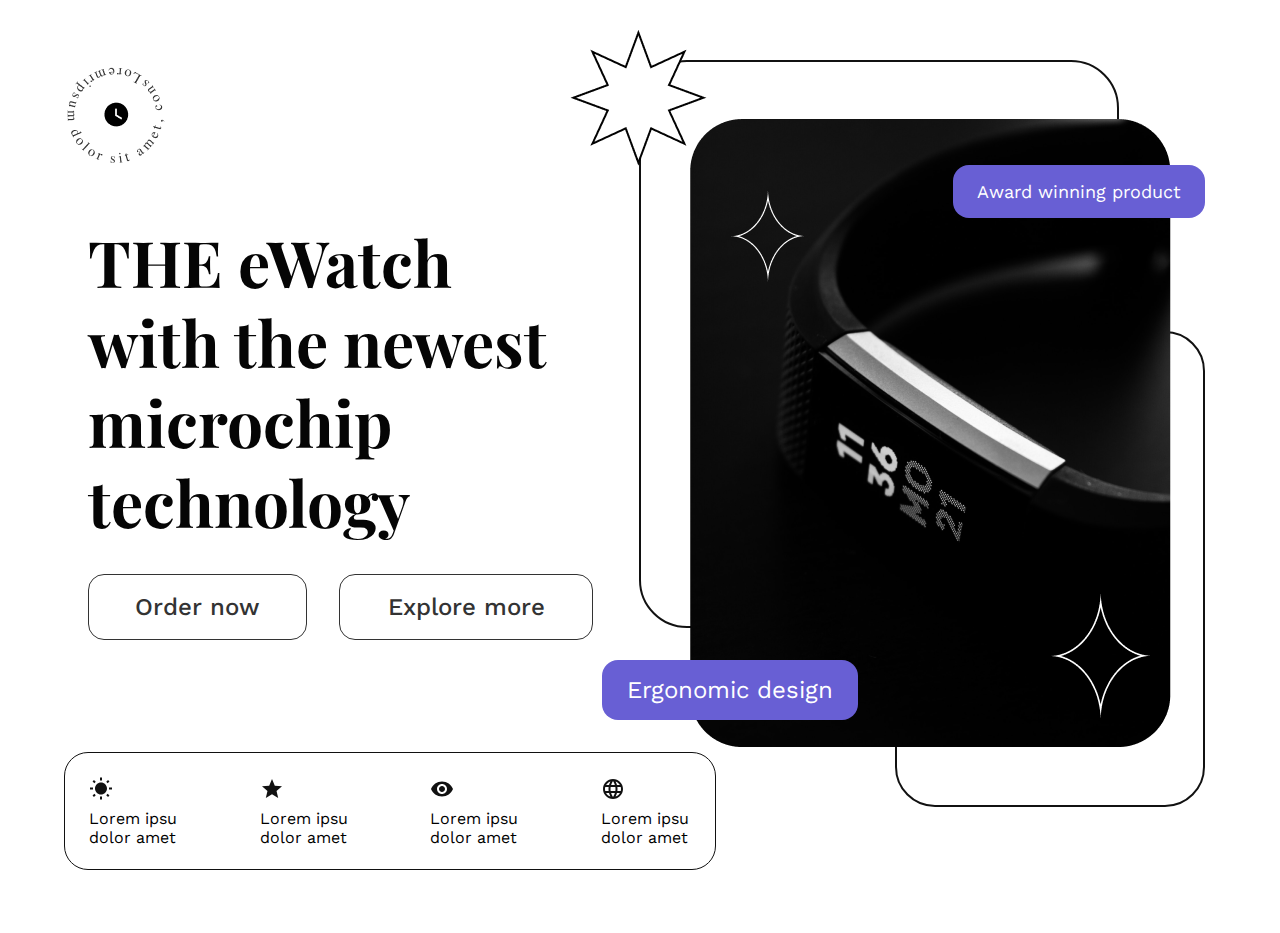
==== index.html @ aaee2a36 "e-watch final" ====
<!DOCTYPE html>
<html lang="en">

<head>
    <meta charset="UTF-8">
    <meta name="viewport" content="width=device-width, initial-scale=1.0">
    <link rel="icon" type="image/x-icon" href="./images/arrow-up-right-dots-solid.svg">
    <link rel="stylesheet" href="./style.css">
    <title>Puga 08 | E-Watch</title>
</head>

<body>
    <header></header>
    <main>
        <div class="left-section">
            <img src="./images/image-clock.png" alt="logo-image" class="logo">
            <div class="main-text-box">
                <h1>THE eWatch with the newest microchip technology</h1>
                <div class="btns">
                    <button type="button" class="btn-order">Order now</button>
                    <button type="button" class="btn-explore">Explore more</button>
                </div>
            </div>
            <div class="icon-container">
                <div class="sun">
                    <img src="./images/icon-sun.svg" alt="icon-sun">
                    <p>Lorem ipsu dolor amet</p>
                </div>
                <div class="star">
                    <img src="./images/icon-star.svg" alt="icon-star">
                    <p>Lorem ipsu dolor amet</p>
                </div>
                <div class="eye">
                    <img src="./images/icon-eye.svg" alt="icon-eye">
                    <p>Lorem ipsu dolor amet</p>
                </div>
                <div class="globe">
                    <img src="./images/icon-globe.svg" alt="icon-globe">
                    <p>Lorem ipsu dolor amet</p>
                </div>
            </div>
        </div>

        <div class="right-section">
            <img class="left-corner-star" src="./images/image-star.png" alt="image-star">
            <div class="left-rectangle"></div>
            <div class="right-rectangle"></div>
            <img class="main-image" src="./images/image-digital-watch.png" alt="image-digital-watch">
            <img class="small-star-4" src="./images/image-small-star-4.png" alt="image-star">
            <img class="big-star-4" src="./images/image-big-star-4.png" alt="image-star">
            <p class="blue-text-ergonomic">Ergonomic design</p>
            <p class="blue-text-award">Award winning product</p>
        </div>

    </main>
    <footer></footer>
</body>

</html>
---- style.css ----
@import url("https://fonts.googleapis.com/css2?family=Playfair+Display:ital,wght@0,400..900;1,400..900&family=Work+Sans:ital,wght@0,100..900;1,100..900&display=swap");

/* Box sizing rules */
*,
*::before,
*::after {
  box-sizing: border-box;
}

/* Remove default padding */
ul[class],
ol[class] {
  padding: 0;
}

/* Remove default margin */
body,
h1,
h2,
h3,
h4,
p,
ul[class],
ol[class],
li,
figure,
figcaption,
blockquote,
dl,
dd {
  margin: 0;
}

/* Set core body defaults */
body {
  min-height: 100vh;
  scroll-behavior: smooth;
  text-rendering: optimizeSpeed;
}

/* Remove list styles on ul, ol elements with a class attribute */
ul[class],
ol[class] {
  list-style: none;
}

/* A elements that don't have a class get default styles */
a:not([class]) {
  text-decoration-skip-ink: auto;
}

/* Make images easier to work with */
img {
  max-width: 100%;
  display: block;
}

/* Natural flow and rhythm in articles by default */
article > * + * {
  margin-top: 1em;
}

/* Inherit fonts for inputs and buttons */
input,
button,
textarea,
select {
  font: inherit;
}

/* here starts styling */
body {
  display: flex;
  background-color: #000;
}

main {
  width: 1280px;
  height: 933px;
  display: flex;
  padding: 64px;
  margin: auto;
  background-color: #fff;
  position: relative;
}

p {
  font-family: "Work Sans", serif;
}

.main-text-box {
  width: 559px;
  height: 418px;
  padding: 0 30px 0 24px;
  margin-top: 56px;
  margin-bottom: 112px;
}

h1 {
  width: 100%;
  font-family: "Playfair Display", serif;
  font-size: 64px;
  font-weight: bold;
  line-height: 80px;
  letter-spacing: 0%;
  color: #050505;
}

.btns {
  display: flex;
  justify-content: space-between;
  gap: 32px;
  margin-top: 32px;
}

button {
  height: 66px;
  border: 1px solid #333333;
  background-color: #fff;
  border-radius: 16px;

  font-family: "Work Sans", serif;
  font-size: 24px;
  font-weight: 500;
  line-height: 18px;
  letter-spacing: 0%;
  color: #333333;
  cursor: pointer;
}

.btn-order {
  width: 219px;
}

.btn-explore {
  width: 254px;
}

button:hover {
  color: #fff;
  background-color: #050505;
}

.icon-container {
  width: 652px;
  height: 118px;
  display: flex;
  border: 1px solid #111111;
  border-radius: 24px;
  padding: 24px;
  gap: 80px;
}

.icon-container > div {
  width: 91px;
  height: 70px;
}

.icon-container > div > img {
  margin-bottom: 8px;
}

.icon-container > div > p {
  font-size: 16px;
  font-weight: 400px;
  line-height: auto;
}

.right-section {
  width: 635px;
  height: 778px;
  position: absolute;
  top: 29px;
  right: 75px;
}

.left-corner-star {
  position: relative;
  z-index: 6;
}

.left-rectangle {
  width: 480px;
  height: 568px;
  border: 2px solid #111111;
  border-radius: 48px;
  position: absolute;
  top: 31px;
  right: 86px;
}

.right-rectangle {
  width: 310px;
  height: 476px;
  border: 2px solid #111111;
  border-radius: 40px;
  position: absolute;
  bottom: 0;
  right: 0;
}

.main-image {
  position: absolute;
  top: 90px;
  right: 34.5px;
  z-index: 6;
}

.small-star-4 {
  position: absolute;
  top: 159px;
  left: 160px;
  z-index: 7;
}

.big-star-4 {
  position: absolute;
  bottom: 86.34px;
  right: 51.77px;
  z-index: 7;
}

.right-section > p {
  border-radius: 16px;
  background-color: #685fd4;

  font-family: "Work Sans", serif;
  font-weight: 400;
  letter-spacing: 0%;
  color: #fff;
  padding: 16px 0;
  text-align: center;

  position: absolute;
  z-index: 7;
}

.blue-text-ergonomic {
  width: 256px;
  height: 60px;

  font-size: 24px;
  line-height: 28px;

  bottom: 87px;
  left: 32px;
}

.blue-text-award {
  width: 252px;
  height: 53px;

  font-size: 18px;
  line-height: 21px;

  top: 136px;
  right: 0;
}
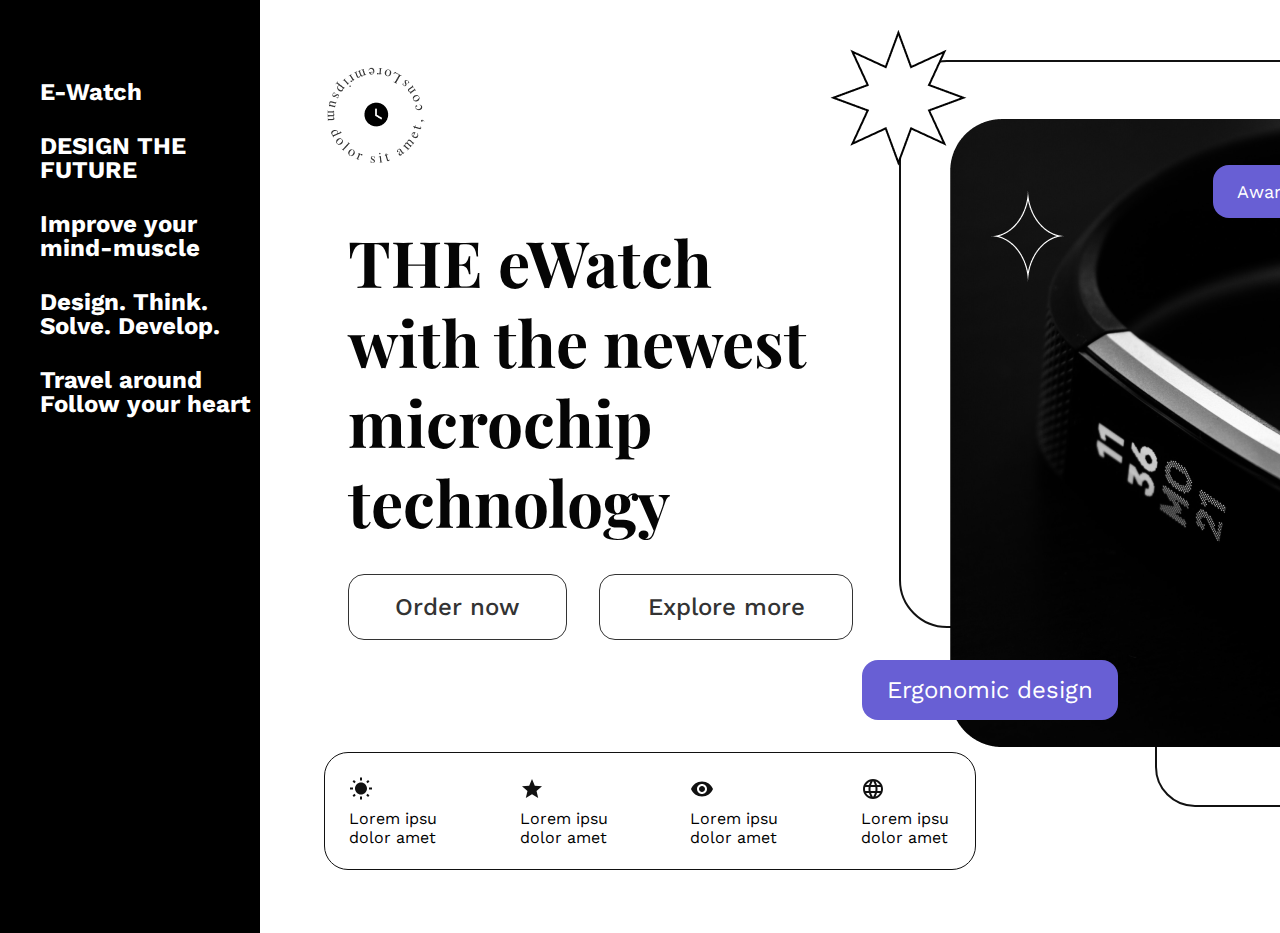
==== commit aeaeab5d: "done" ====
--- a/index.html
+++ b/index.html
@@ -5,13 +5,33 @@
     <meta charset="UTF-8">
     <meta name="viewport" content="width=device-width, initial-scale=1.0">
     <link rel="icon" type="image/x-icon" href="./images/arrow-up-right-dots-solid.svg">
-    <link rel="stylesheet" href="./style.css">
+    <link rel="stylesheet" href="./styles/reset-header.css">
+    <link rel="stylesheet" href="./styles/style.css">
     <title>Puga 08 | E-Watch</title>
 </head>
 
 <body>
-    <header></header>
+    <header>
+        <nav>
+            <ul>
+                <li><a href="./index.html">E-Watch</a></li>
+            </ul>
+            <ul>
+                <li><a href="./future.html">DESIGN THE FUTURE</a></li>
+            </ul>
+            <ul>
+                <li><a href="./yoga.html">Improve your mind-muscle</a></li>
+            </ul>
+            <ul>
+                <li><a href="./design.html">Design. Think. Solve. Develop.</a></li>
+            </ul>
+            <ul>
+                <li><a href="./travel.html">Travel around Follow your heart</a></li>
+            </ul>
+        </nav>
+    </header>
     <main>
+
         <div class="left-section">
             <img src="./images/image-clock.png" alt="logo-image" class="logo">
             <div class="main-text-box">
--- a/styles/style.css
+++ b/styles/style.css
@@ -0,0 +1,185 @@
+@import url("https://fonts.googleapis.com/css2?family=Playfair+Display:ital,wght@0,400..900;1,400..900&family=Work+Sans:ital,wght@0,100..900;1,100..900&display=swap");
+
+main {
+  width: 1280px;
+  height: 933px;
+  display: flex;
+  padding: 64px;
+  margin: auto;
+  background-color: #fff;
+  position: relative;
+  /* margin-top: 89px; */
+}
+
+p {
+  font-family: "Work Sans", serif;
+}
+
+.main-text-box {
+  width: 559px;
+  height: 418px;
+  padding: 0 30px 0 24px;
+  margin-top: 56px;
+  margin-bottom: 112px;
+}
+
+h1 {
+  width: 100%;
+  font-family: "Playfair Display", serif;
+  font-size: 64px;
+  font-weight: bold;
+  line-height: 80px;
+  letter-spacing: 0%;
+  color: #050505;
+}
+
+.btns {
+  display: flex;
+  justify-content: space-between;
+  gap: 32px;
+  margin-top: 32px;
+}
+
+button {
+  height: 66px;
+  border: 1px solid #333333;
+  background-color: #fff;
+  border-radius: 16px;
+
+  font-family: "Work Sans", serif;
+  font-size: 24px;
+  font-weight: 500;
+  line-height: 18px;
+  letter-spacing: 0%;
+  color: #333333;
+  cursor: pointer;
+}
+
+.btn-order {
+  width: 219px;
+}
+
+.btn-explore {
+  width: 254px;
+}
+
+button:hover {
+  color: #fff;
+  background-color: #050505;
+}
+
+.icon-container {
+  width: 652px;
+  height: 118px;
+  display: flex;
+  border: 1px solid #111111;
+  border-radius: 24px;
+  padding: 24px;
+  gap: 80px;
+}
+
+.icon-container > div {
+  width: 91px;
+  height: 70px;
+}
+
+.icon-container > div > img {
+  margin-bottom: 8px;
+}
+
+.icon-container > div > p {
+  font-size: 16px;
+  font-weight: 400px;
+  line-height: auto;
+}
+
+.right-section {
+  width: 635px;
+  height: 778px;
+  position: absolute;
+  top: 29px;
+  right: 75px;
+}
+
+.left-corner-star {
+  position: relative;
+  z-index: 6;
+}
+
+.left-rectangle {
+  width: 480px;
+  height: 568px;
+  border: 2px solid #111111;
+  border-radius: 48px;
+  position: absolute;
+  top: 31px;
+  right: 86px;
+}
+
+.right-rectangle {
+  width: 310px;
+  height: 476px;
+  border: 2px solid #111111;
+  border-radius: 40px;
+  position: absolute;
+  bottom: 0;
+  right: 0;
+}
+
+.main-image {
+  position: absolute;
+  top: 90px;
+  right: 34.5px;
+  z-index: 6;
+}
+
+.small-star-4 {
+  position: absolute;
+  top: 159px;
+  left: 160px;
+  z-index: 7;
+}
+
+.big-star-4 {
+  position: absolute;
+  bottom: 86.34px;
+  right: 51.77px;
+  z-index: 7;
+}
+
+.right-section > p {
+  border-radius: 16px;
+  background-color: #685fd4;
+
+  font-family: "Work Sans", serif;
+  font-weight: 400;
+  letter-spacing: 0%;
+  color: #fff;
+  padding: 16px 0;
+  text-align: center;
+
+  position: absolute;
+  z-index: 7;
+}
+
+.blue-text-ergonomic {
+  width: 256px;
+  height: 60px;
+
+  font-size: 24px;
+  line-height: 28px;
+
+  bottom: 87px;
+  left: 32px;
+}
+
+.blue-text-award {
+  width: 252px;
+  height: 53px;
+
+  font-size: 18px;
+  line-height: 21px;
+
+  top: 136px;
+  right: 0;
+}
